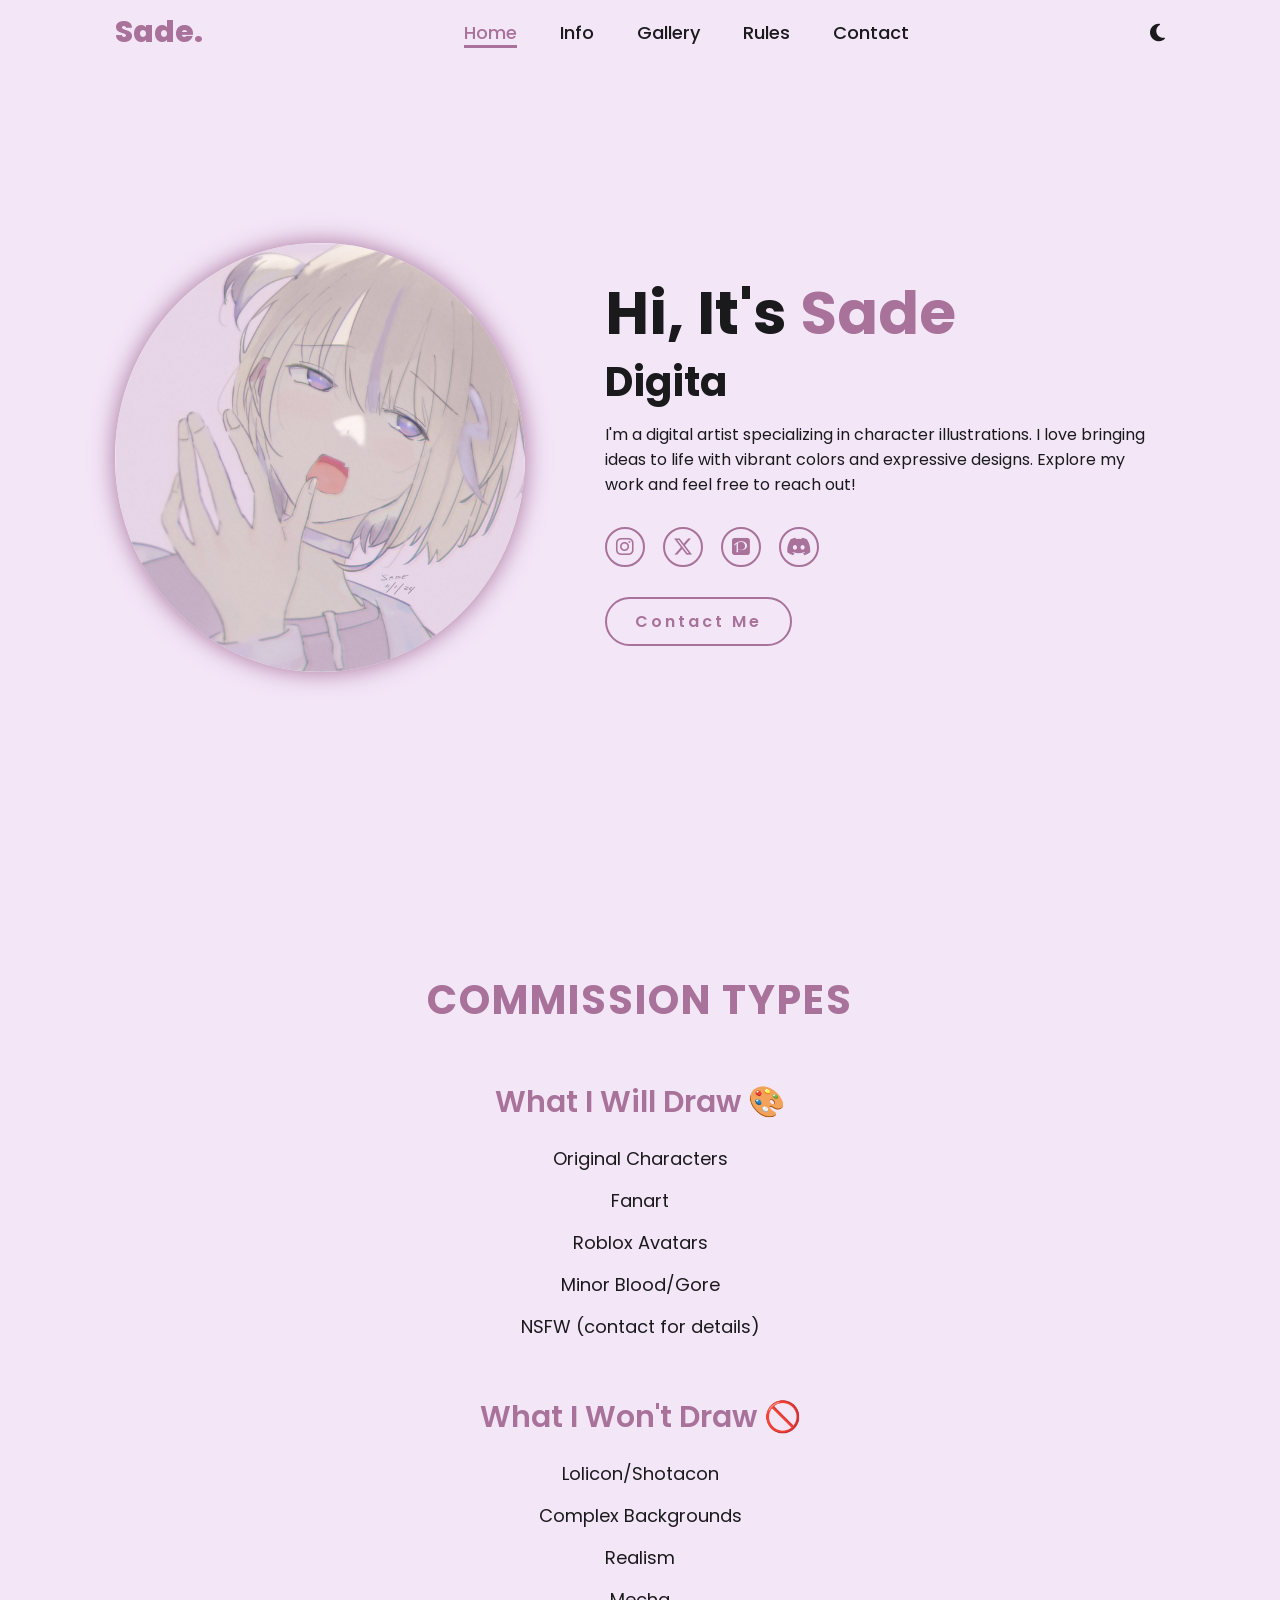
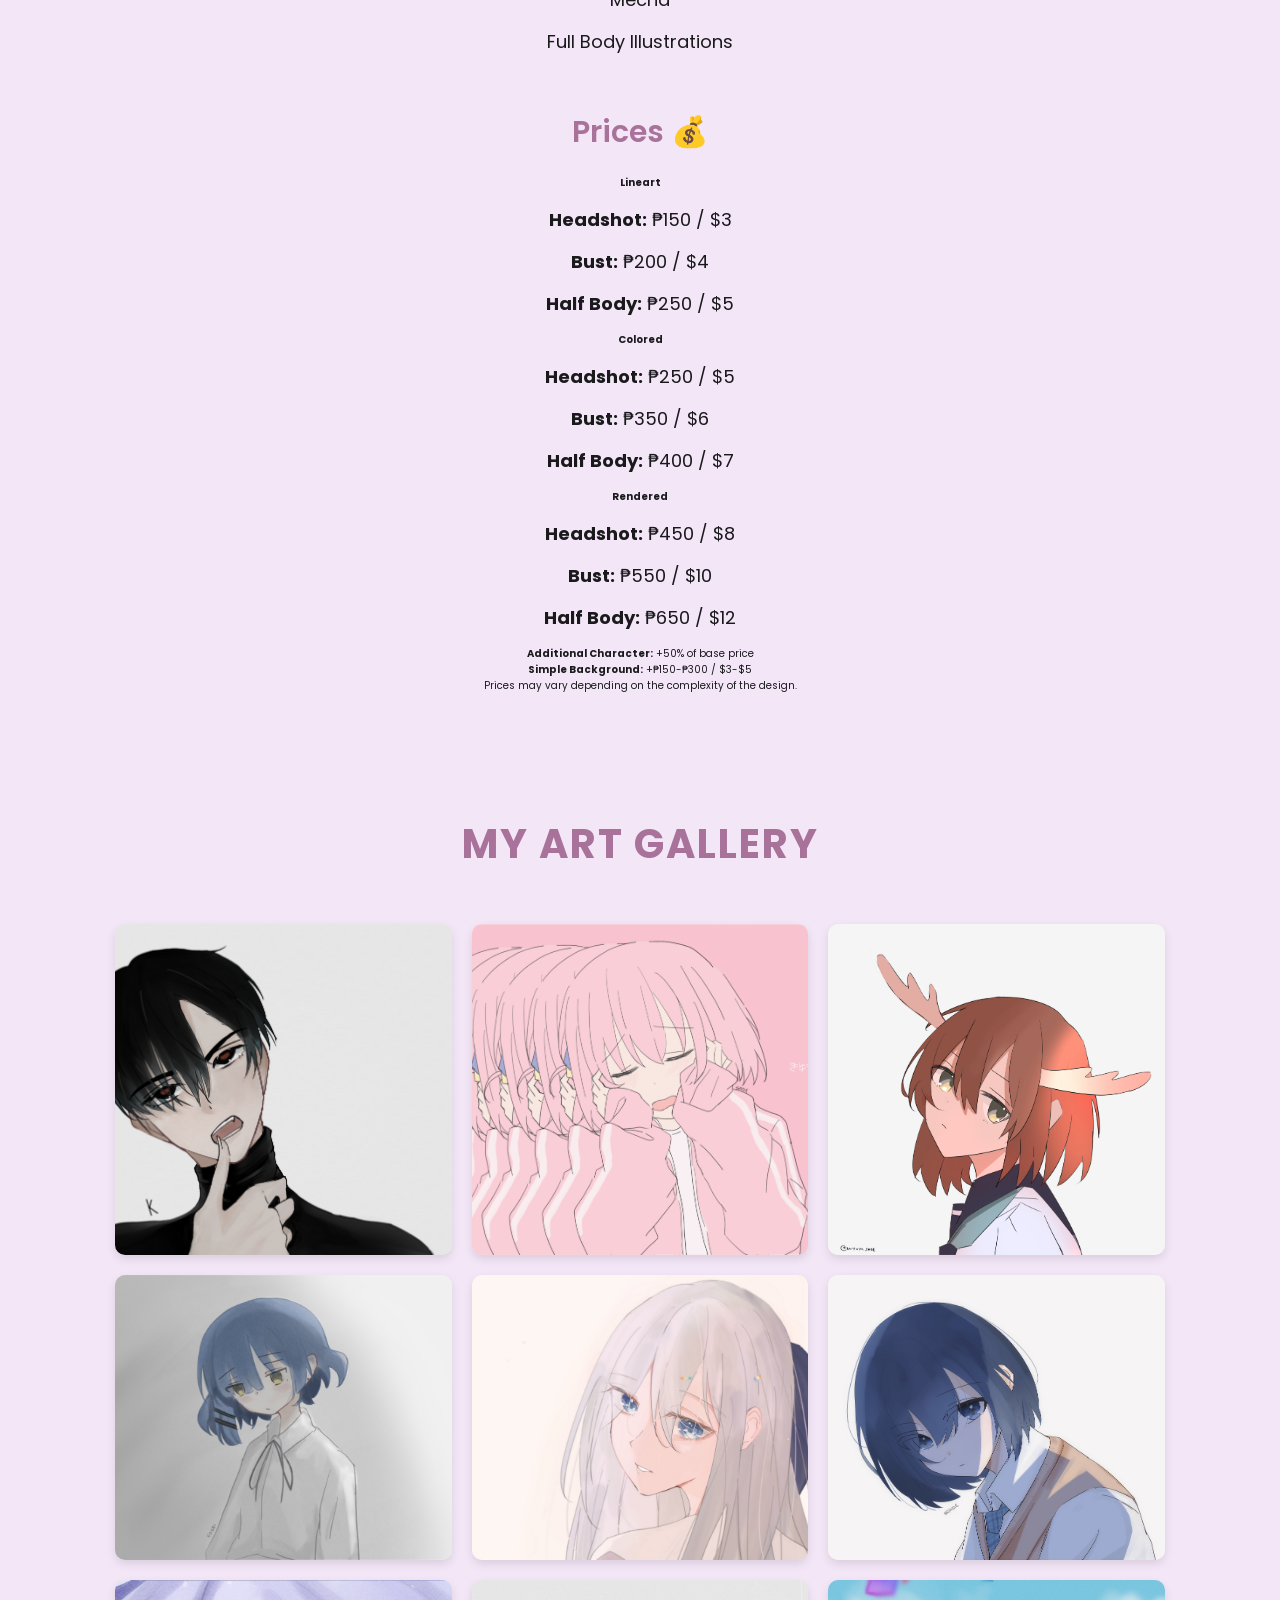
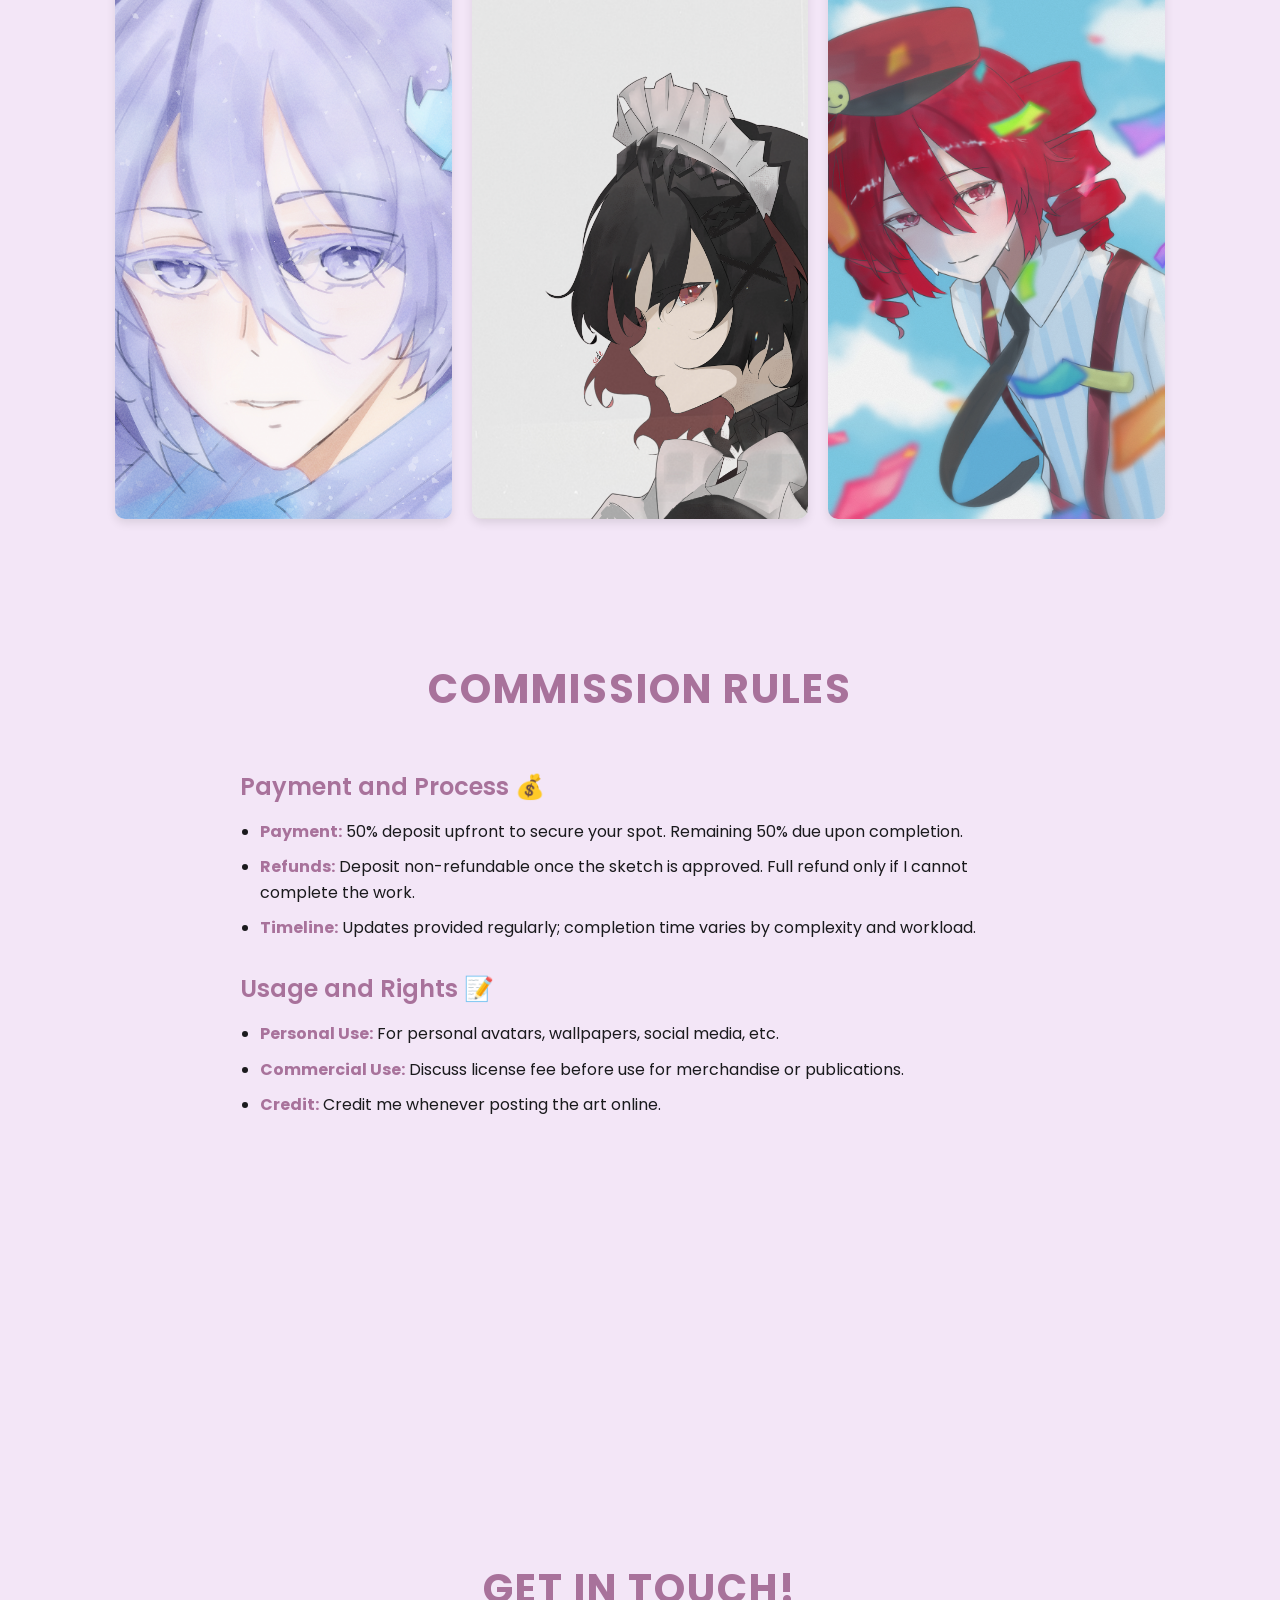
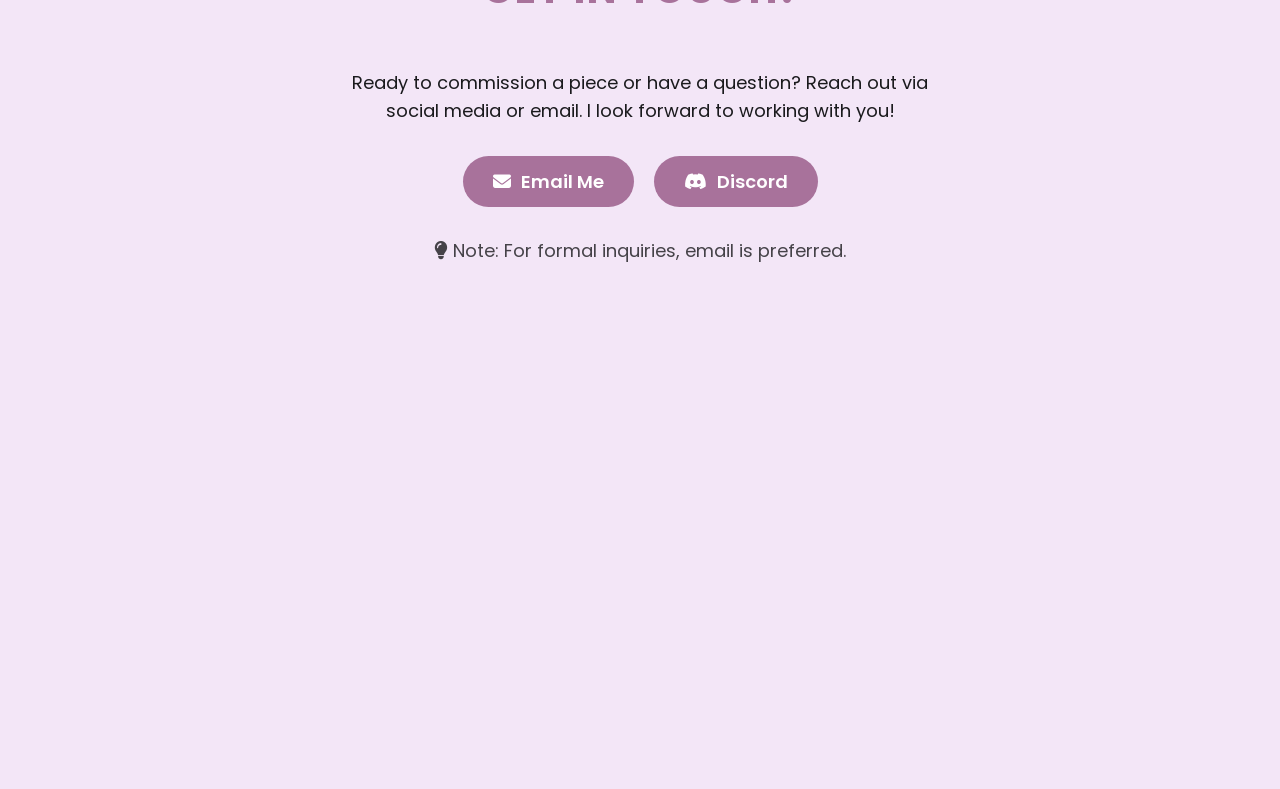
==== art portfolio/index.html @ fe7999a1 "Add files via upload" ====
<!DOCTYPE html>
<html lang="en">
<head>
    <meta charset="UTF-8">
    <meta name="viewport" content="width=device-width, initial-scale=1.0">
    <title>Art Portfolio | Sade</title>
    <link rel="stylesheet" href="style.css">
    <link rel="stylesheet" href="https://cdnjs.cloudflare.com/ajax/libs/font-awesome/6.5.1/css/all.min.css" crossorigin="anonymous" referrerpolicy="no-referrer" />
</head>
<body>
    <header>
        <a href="#home" class="logo">Sade.</a>
        <nav aria-label="Main Navigation">
            <a href="#home" class="active">Home</a>
            <a href="#info">Info</a>
            <a href="#gallery">Gallery</a>
            <a href="#rules">Rules</a>
            <a href="#contact">Contact</a>
        </nav>
        <button id="theme-toggle" aria-label="Toggle Dark Mode">
            <i class="fa-solid fa-moon"></i>
        </button>
    </header>

    <main>
        <section id="home" class="home">
            <div class="home-img">
                <img src="main.jpg" alt="Avatar illustration of Sade">
            </div>
            <div class="home-content">
                <h1>Hi, It's <span>Sade</span></h1>
                <h3 class="typing-text"></h3>
                <p>I'm a digital artist specializing in character illustrations. I love bringing ideas to life with vibrant colors and expressive designs. Explore my work and feel free to reach out!</p>
                <div class="social-icons">
                    <a href="https://www.instagram.com" target="_blank" aria-label="Instagram"><i class="fa-brands fa-instagram"></i></a>
                    <a href="https://x.com/sadeks_" target="_blank" aria-label="X / Twitter"><i class="fa-brands fa-x-twitter"></i></a>
                    <a href="https://www.pixiv.net/en/users/82297025" target="_blank" aria-label="Pixiv"><i class="fa-brands fa-pixiv"></i></a>
                    <a href="https://discord.com/users/749154783708971018" target="_blank" aria-label="Discord"><i class="fa-brands fa-discord"></i></a>
                </div>
                <a href="#contact" class="btn">Contact Me</a>
            </div>
        </section>

        <section id="info" class="info">
            <h2 class="heading">Commission Types</h2>
            <div class="info-content">
                <div class="will-draw">
                    <h3>What I Will Draw 🎨</h3>
                    <ul>
                        <li>Original Characters</li>
                        <li>Fanart</li>
                        <li>Roblox Avatars</li>
                        <li>Minor Blood/Gore</li>
                        <li>NSFW (contact for details)</li>
                    </ul>
                </div>
                <div class="wont-draw">
                    <h3>What I Won't Draw 🚫</h3>
                    <ul>
                        <li>Lolicon/Shotacon</li>
                        <li>Complex Backgrounds</li>
                        <li>Realism</li>
                        <li>Mecha</li>
                        <li>Full Body Illustrations</li>
                    </ul>
                </div>
                <div class="prices">
                    <h3>Prices 💰</h3>
                    <h4>Lineart</h4>
                    <ul>
                        <li><strong>Headshot:</strong> ₱150 / $3</li>
                        <li><strong>Bust:</strong> ₱200 / $4</li>
                        <li><strong>Half Body:</strong> ₱250 / $5</li>
                    </ul>
                    <h4>Colored</h4>
                    <ul>
                        <li><strong>Headshot:</strong> ₱250 / $5</li>
                        <li><strong>Bust:</strong> ₱350 / $6</li>
                        <li><strong>Half Body:</strong> ₱400 / $7</li>
                    </ul>
                    <h4>Rendered</h4>
                    <ul>
                        <li><strong>Headshot:</strong> ₱450 / $8</li>
                        <li><strong>Bust:</strong> ₱550 / $10</li>
                        <li><strong>Half Body:</strong> ₱650 / $12</li>
                    </ul>
                    <p><strong>Additional Character:</strong> +50% of base price</p>
                    <p><strong>Simple Background:</strong> +₱150-₱300 / $3-$5</p>
                    <p>Prices may vary depending on the complexity of the design.</p>
                </div>
            </div>
        </section>

        <section id="gallery" class="gallery">
            <h2 class="heading">My Art Gallery</h2>
            <div class="gallery-container">
                <div class="gallery-item"><img src="images/art1.jpg" alt="Artwork 1"></div>
                <div class="gallery-item"><img src="images/art2.jpg" alt="Artwork 2"></div>
                <div class="gallery-item"><img src="images/art3.jpg" alt="Artwork 3"></div>
                <div class="gallery-item"><img src="images/art4.jpg" alt="Artwork 4"></div>
                <div class="gallery-item"><img src="images/art5.jpg" alt="Artwork 5"></div>
                <div class="gallery-item"><img src="images/art6.jpg" alt="Artwork 6"></div>
                <div class="gallery-item"><img src="images/art7.jpg" alt="Artwork 7"></div>
                <div class="gallery-item"><img src="images/art8.jpg" alt="Artwork 8"></div>
                <div class="gallery-item"><img src="images/art9.jpg" alt="Artwork 9"></div>
            </div>
        </section>

        <!-- Image Zoom Modal -->
        <div id="imgModal" class="modal">
            <span class="close">&times;</span>
            <img class="modal-content" id="modalImg" alt="Zoomed artwork">
        </div>

        <section id="rules" class="rules">
            <h2 class="heading">Commission Rules</h2>
            <div class="rules-content">
                <h3>Payment and Process 💰</h3>
                <ul>
                    <li><strong>Payment:</strong> 50% deposit upfront to secure your spot. Remaining 50% due upon completion.</li>
                    <li><strong>Refunds:</strong> Deposit non-refundable once the sketch is approved. Full refund only if I cannot complete the work.</li>
                    <li><strong>Timeline:</strong> Updates provided regularly; completion time varies by complexity and workload.</li>
                </ul>
                <h3>Usage and Rights 📝</h3>
                <ul>
                    <li><strong>Personal Use:</strong> For personal avatars, wallpapers, social media, etc.</li>
                    <li><strong>Commercial Use:</strong> Discuss license fee before use for merchandise or publications.</li>
                    <li><strong>Credit:</strong> Credit me whenever posting the art online.</li>
                </ul>
            </div>
        </section>

        <section id="contact" class="contact">
            <h2 class="heading">Get in Touch!</h2>
            <div class="contact-content">
                <p>Ready to commission a piece or have a question? Reach out via social media or email. I look forward to working with you!</p>
                <div class="contact-methods">
                    <a href="mailto:aidesade43@gmail.com" class="contact-btn">
                        <i class="fa-solid fa-envelope"></i> Email Me
                    </a>
                    <a href="https://discord.com/users/749154783708971018" class="contact-btn" target="_blank">
                        <i class="fa-brands fa-discord"></i> Discord
                    </a>
                </div>
                <p class="email-note">
                    <i class="fa-solid fa-lightbulb"></i> Note: For formal inquiries, email is preferred.
                </p>
            </div>
        </section>
    </main>

    <script src="dark-mode.js"></script>
    <script src="slot.js"></script>

    <!-- Modal Script -->
    <script>
        const modal = document.getElementById("imgModal");
        const modalImg = document.getElementById("modalImg");
        const closeBtn = document.querySelector(".modal .close");

        document.querySelectorAll(".gallery-item img").forEach(img => {
            img.addEventListener("click", () => {
                modal.style.display = "block";
                modalImg.src = img.src;
            });
        });

        closeBtn.onclick = () => modal.style.display = "none";
        modal.onclick = (e) => { if (e.target === modal) modal.style.display = "none"; };
    </script>
</body>
</html>
---- art portfolio/style.css ----
@import url('https://fonts.googleapis.com/css2?family=Poppins:wght@100;200;300;400;500;600;700;800&display=swap');

* {
    margin: 0;
    padding: 0;
    box-sizing: border-box;
    text-decoration: none;
    border: none;
    outline: none;
    font-family: 'Poppins', sans-serif;
}

html {
    font-size: 62.5%;
    scroll-behavior: smooth;
}

/* Theme Variables */
:root {
    --bg-color: #f3e6f7;
    --text-color: #1a1a1d;
    --accent-color: #a8729b;
    --light-color: #ffffff;
}

body {
    width: 100%;
    overflow-x: hidden;
    background-color: var(--bg-color);
    color: var(--text-color);
    transition: all 0.3s ease;
}

/* Dark Mode Variables */
body.dark-mode {
    --bg-color: #1e1e1e;
    --text-color: #f1f1f1;
    --accent-color: #c78dd3;
    --light-color: #2a2a2a;
}

/* General Styles */
section {
    min-height: 100vh;
    padding: 7rem 9% 5rem;
    scroll-margin-top: 80px; /* Adjusts for fixed header */
}

.heading {
    text-align: center;
    font-size: 4rem;
    font-weight: 700;
    margin-bottom: 5rem;
    color: var(--accent-color);
    text-transform: uppercase;
    letter-spacing: 0.2rem;
}

/* Header & Navigation */
header {
    position: fixed;
    top: 0;
    left: 0;
    width: 100%;
    padding: 1rem 9%;
    background-color: transparent;
    display: flex;
    justify-content: space-between;
    align-items: center;
    z-index: 1000;
    transition: background-color 0.3s ease;
}

header.scrolled {
    background-color: rgba(255, 255, 255, 0.8);
    backdrop-filter: blur(10px);
    box-shadow: 0 0 10px rgba(0, 0, 0, 0.1);
}

body.dark-mode header.scrolled {
    background-color: rgba(30, 30, 30, 0.8);
}

.logo {
    font-size: 3rem;
    color: var(--accent-color);
    font-weight: 800;
    cursor: pointer;
    transition: 0.5s ease;
}

.logo:hover {
    transform: scale(1.1);
}

nav a {
    font-size: 1.8rem;
    color: var(--text-color);
    margin-left: 4rem;
    font-weight: 500;
    transition: 0.3s ease;
    border-bottom: 3px solid transparent;
}

nav a:hover,
nav a.active {
    color: var(--accent-color);
    border-bottom: 3px solid var(--accent-color);
}

/* Theme Toggle Button */
#theme-toggle {
    background: none;
    border: none;
    cursor: pointer;
    font-size: 2rem;
    margin-left: 20px;
    color: var(--text-color);
}

/* Home Section */
.home {
    display: flex;
    justify-content: center;
    align-items: center;
    gap: 8rem;
}

.home-content h1 {
    font-size: 6rem;
    font-weight: 700;
    line-height: 1.3;
    color: var(--text-color);
}

span {
    color: var(--accent-color);
}

.home-content h3 {
    font-size: 4rem;
    margin-bottom: 1rem;
    font-weight: 700;
    color: var(--text-color);
    min-height: 5rem; /* Prevents layout shift during typing */
}

.home-content p {
    font-size: 1.6rem;
    color: var(--text-color);
    max-width: 600px;
}

.home-img img {
    position: relative;
    width: 32vw;
    border-radius: 50%;
    box-shadow: 0 0 25px var(--accent-color);
    cursor: pointer;
    transition: 0.2s linear;
}

.home-img img:hover {
    transform: scale(1.05);
}

.social-icons a {
    display: inline-flex;
    justify-content: center;
    align-items: center;
    width: 4rem;
    height: 4rem;
    background-color: transparent;
    border: 0.2rem solid var(--accent-color);
    font-size: 2rem;
    border-radius: 50%;
    margin: 3rem 1.5rem 3rem 0;
    transition: 0.3s ease;
    color: var(--accent-color);
}

.social-icons a:hover {
    color: var(--bg-color);
    transform: scale(1.3) translateY(-5px);
    background-color: var(--accent-color);
    box-shadow: 0 0 25px var(--accent-color);
}

.btn {
    display: inline-block;
    padding: 1rem 2.8rem;
    background-color: var(--bg-color);
    border-radius: 4rem;
    font-size: 1.6rem;
    color: var(--accent-color);
    letter-spacing: 0.3rem;
    font-weight: 600;
    border: 2px solid var(--accent-color);
    transition: 0.3s ease;
    cursor: pointer;
}

.btn:hover {
    transform: scale(1.03);
    background-color: var(--accent-color);
    color: var(--bg-color);
    box-shadow: 0 0 25px var(--accent-color);
}

/* Info Section */
.info {
    text-align: center;
}

.info-content {
    display: flex;
    flex-direction: column;
    align-items: center;
    gap: 4rem;
}

.will-draw, .wont-draw {
    width: 100%;
    max-width: 600px;
}

.info h3 {
    font-size: 3rem;
    font-weight: 600;
    margin-bottom: 2rem;
    color: var(--accent-color);
}

.info ul {
    list-style: none;
    padding: 0;
}

.info li {
    font-size: 1.8rem;
    margin: 1.5rem 0;
    color: var(--text-color);
}

/* Gallery Section */
.gallery {
    text-align: center;
}

.gallery .heading {
    margin-bottom: 3rem;
}

.gallery-container {
    display: grid;
    grid-template-columns: repeat(auto-fit, minmax(250px, 1fr));
    gap: 20px;
    padding: 20px 0;
}

.gallery-item {
    border-radius: 10px;
    overflow: hidden;
    box-shadow: 0 4px 10px rgba(0, 0, 0, 0.1);
    transition: transform 0.3s ease, box-shadow 0.3s ease;
}

.gallery-item:hover {
    transform: translateY(-5px) scale(1.02);
    box-shadow: 0 8px 15px rgba(0, 0, 0, 0.2);
}

.gallery-item img {
    width: 100%;
    height: 100%;
    object-fit: cover;
    display: block;
}

/* Rules Section */
.rules {
    text-align: center;
}

.rules .rules-content {
    max-width: 800px;
    margin: 0 auto;
    text-align: left;
}

.rules h3 {
    font-size: 2.4rem;
    color: var(--accent-color);
    margin-top: 3rem;
    margin-bottom: 1.5rem;
    font-weight: 600;
}

.rules ul {
    list-style: disc;
    padding-left: 2rem;
}

.rules li {
    font-size: 1.6rem;
    line-height: 1.6;
    margin-bottom: 1rem;
    color: var(--text-color);
}

.rules li strong {
    color: var(--accent-color);
}

/* Contact Section */
.contact {
    text-align: center;
}

.contact-content {
    max-width: 600px;
    margin: 0 auto;
}

.contact p {
    font-size: 1.8rem;
    margin-bottom: 3rem;
    line-height: 1.6;
}

.contact-methods {
    display: flex;
    justify-content: center;
    gap: 2rem;
    flex-wrap: wrap;
}

.contact-btn {
    display: inline-flex;
    align-items: center;
    padding: 1.2rem 3rem;
    background-color: var(--accent-color);
    color: var(--light-color);
    border-radius: 4rem;
    font-size: 1.8rem;
    font-weight: 600;
    transition: 0.3s ease;
}

.contact-btn i {
    margin-right: 1rem;
}

.contact-btn:hover {
    transform: scale(1.05);
    box-shadow: 0 0 20px var(--accent-color);
}

.email-note {
    font-size: 1.4rem;
    color: var(--text-color);
    margin-top: 3rem;
    opacity: 0.8;
}

/* Responsive Styles */
@media (max-width: 1024px) {
    html {
        font-size: 55%;
    }

    .home {
        flex-direction: column-reverse;
        gap: 4rem;
    }

    .home-img img {
        width: 50vw;
    }
}

@media (max-width: 768px) {
    header {
        flex-direction: column;
        align-items: center;
        padding-top: 2rem;
        padding-bottom: 2rem;
    }

    nav {
        margin-top: 2rem;
        display: flex;
        flex-direction: column;
        gap: 1.5rem;
    }

    nav a {
        margin: 0;
        font-size: 1.6rem;
    }

    .theme-toggle {
        margin-top: 1.5rem;
    }

    .home {
        text-align: center;
        gap: 3rem;
    }

    .home-img img {
        width: 60vw;
    }

    .social-icons {
        justify-content: center;
    }

    .heading {
        font-size: 3rem;
    }
}

@media (max-width: 480px) {
    html {
        font-size: 50%;
    }

    .home-img img {
        width: 75vw;
    }

    .home-content h1 {
        font-size: 4rem;
    }

    .home-content h3 {
        font-size: 3rem;
    }
}

/* Image Zoom Modal */
.modal {
  display: none; 
  position: fixed; 
  z-index: 9999; 
  padding-top: 60px; 
  left: 0;
  top: 0;
  width: 100%; 
  height: 100%; 
  overflow: auto; 
  background-color: rgba(0,0,0,0.9);
}

.modal-content {
  margin: auto;
  display: block;
  max-width: 80%;
  border-radius: 10px;
  animation: zoom 0.3s ease-in-out;
}

@keyframes zoom {
  from {transform: scale(0.7);}
  to {transform: scale(1);}
}

/* Close button */
.close {
  position: absolute;
  top: 20px;
  right: 40px;
  color: #fff;
  font-size: 40px;
  font-weight: bold;
  cursor: pointer;
}
.close:hover {
  color: #ccc;
}
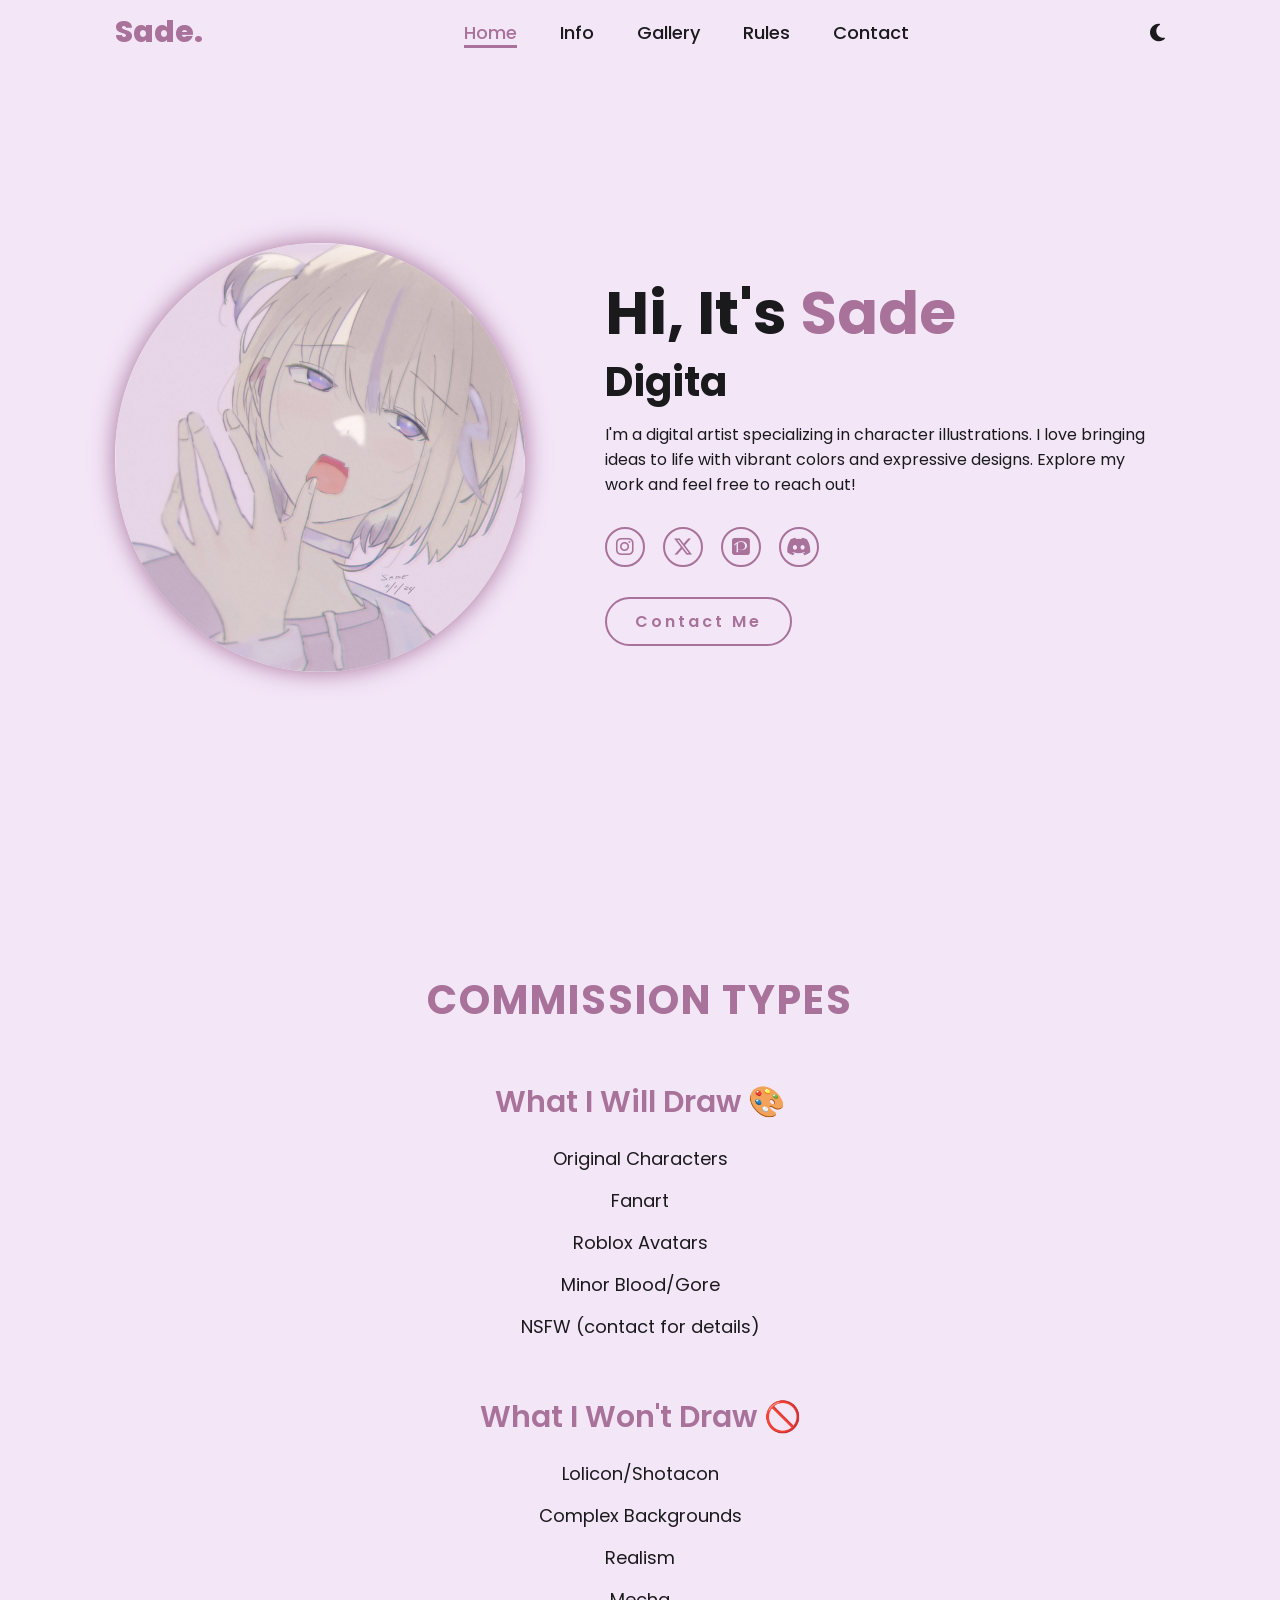
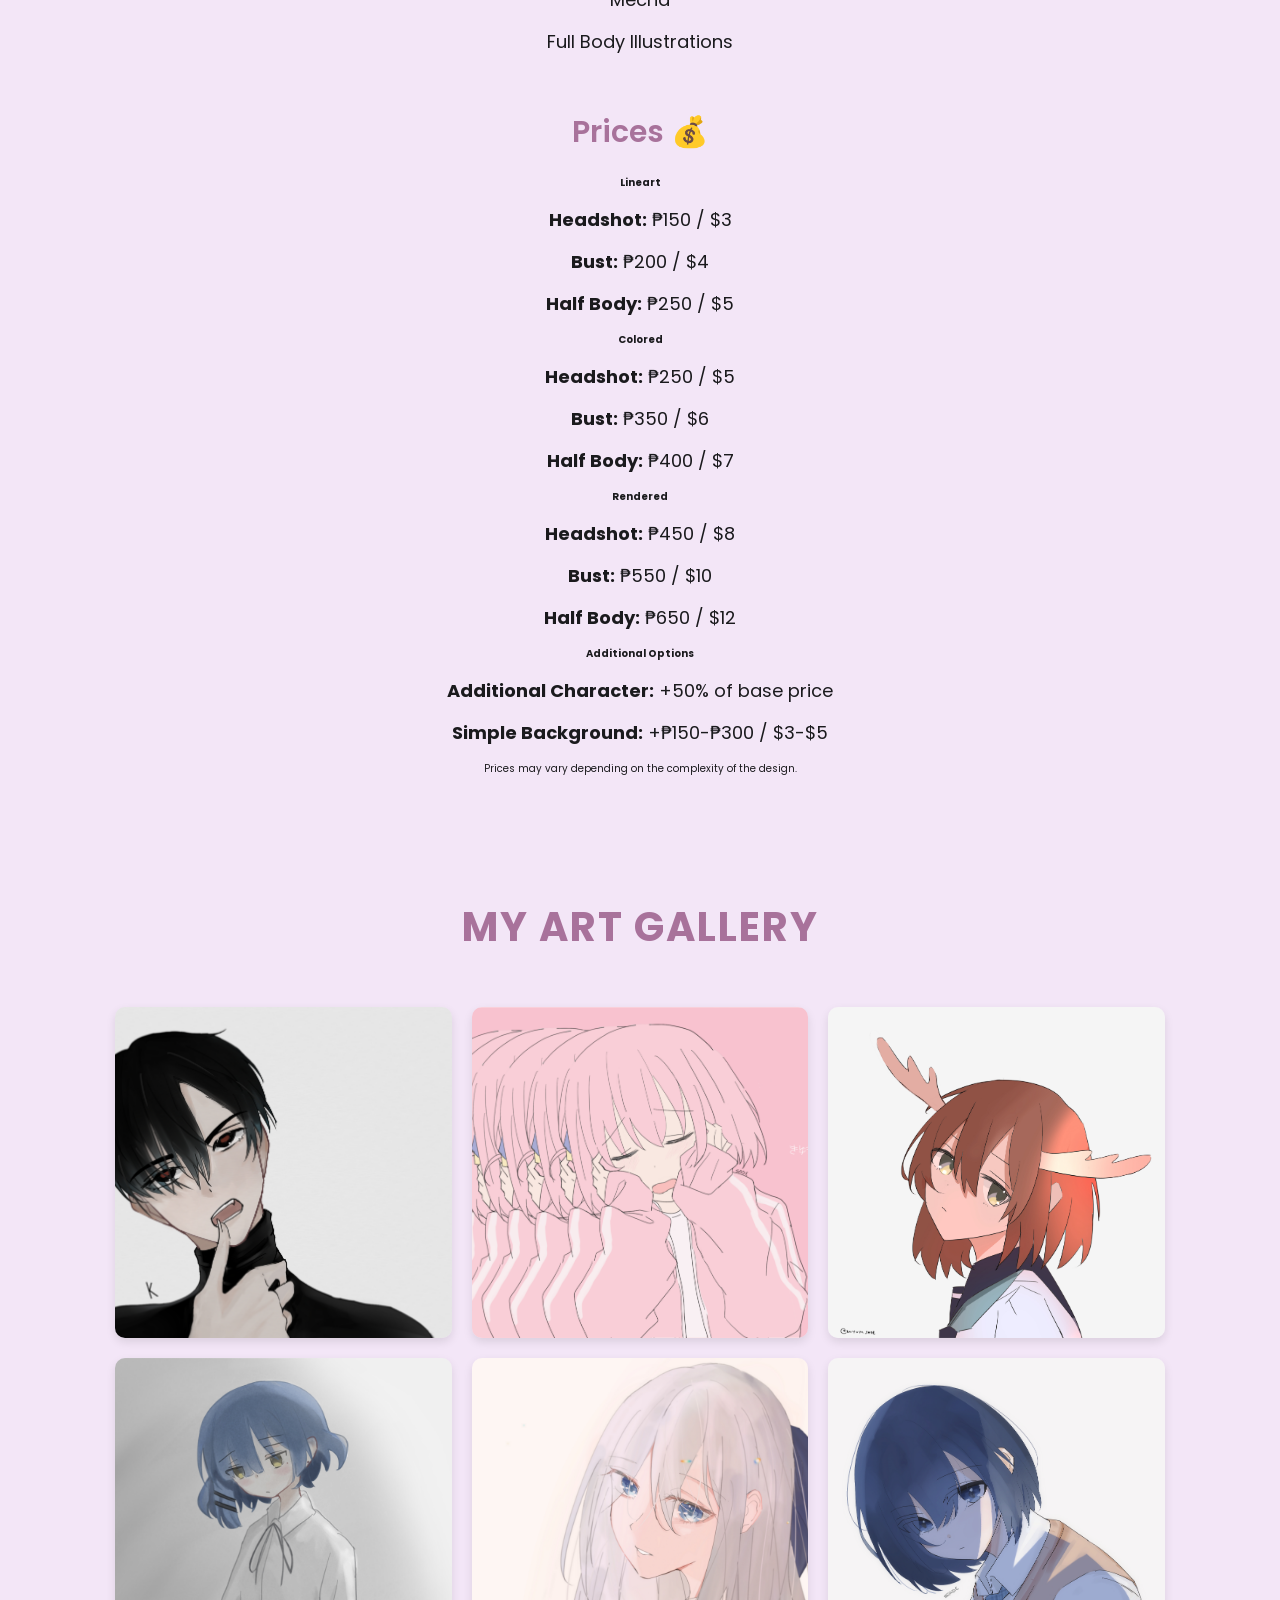
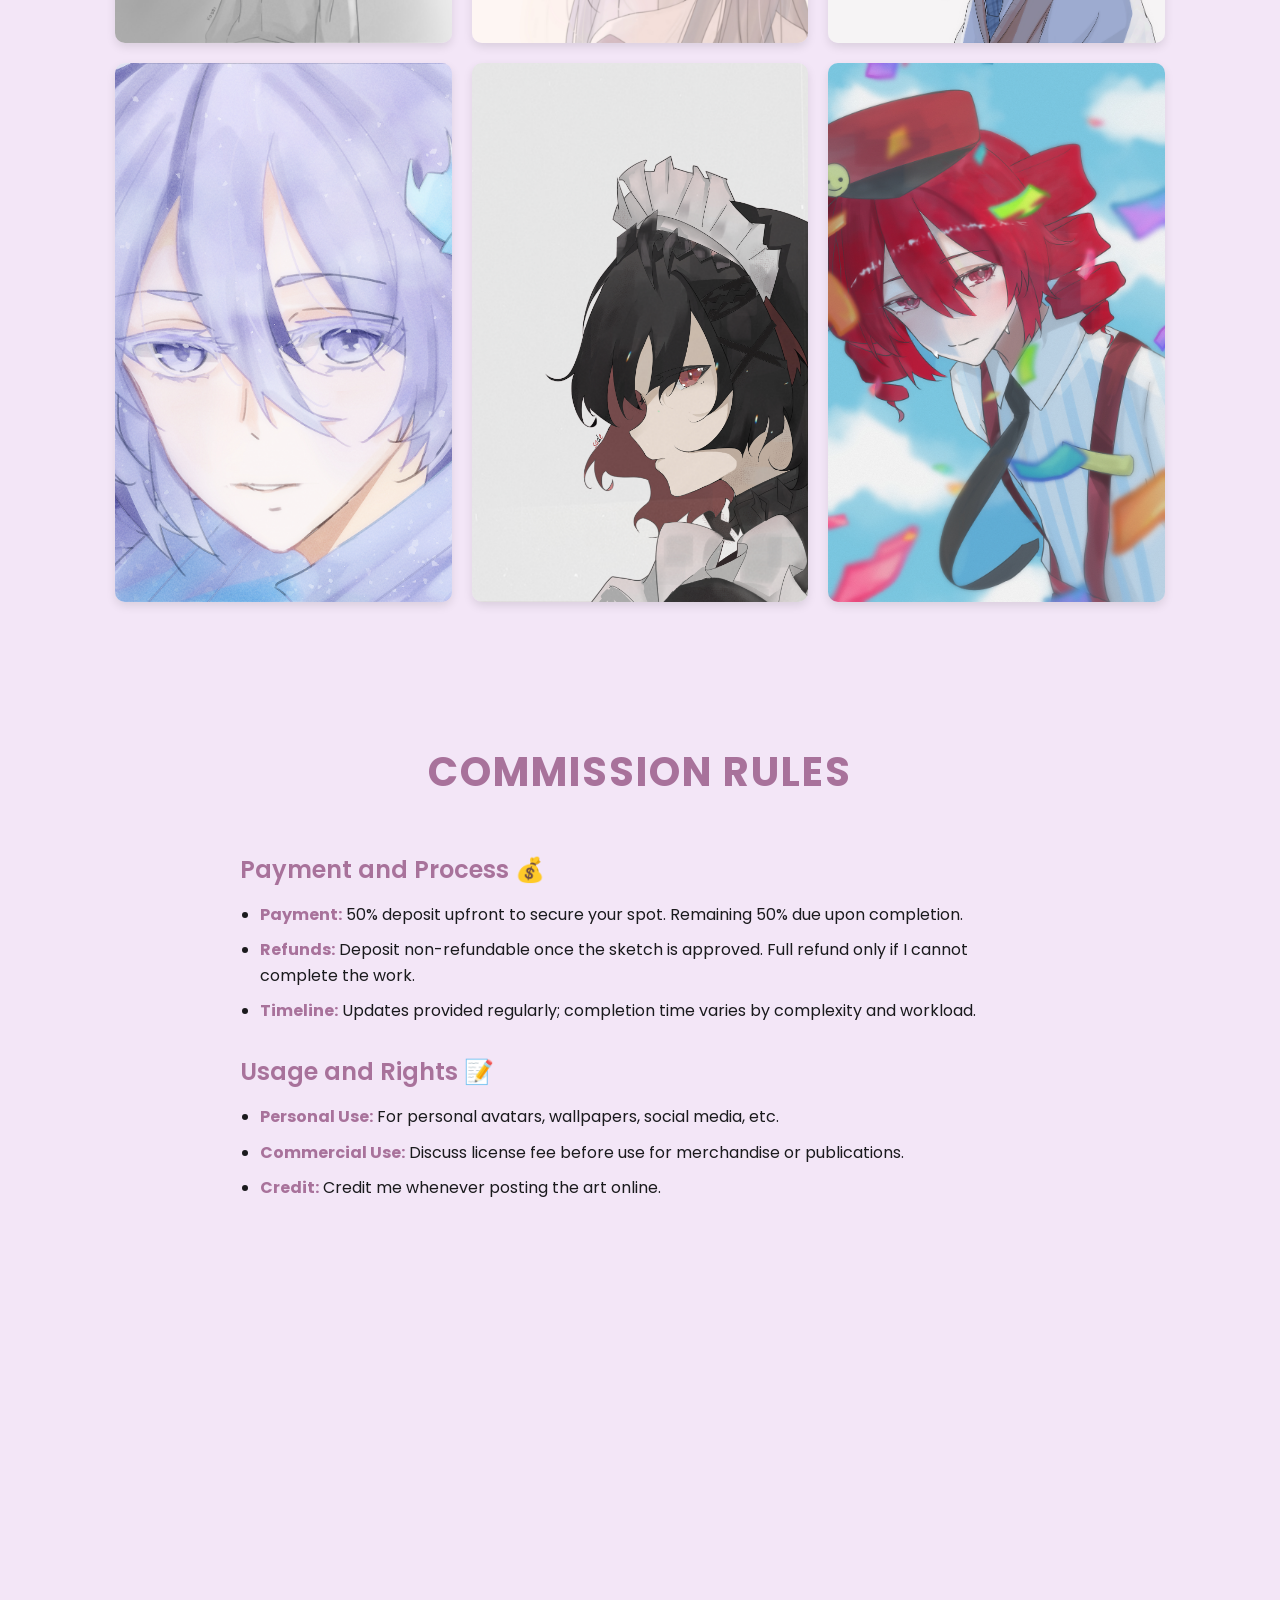
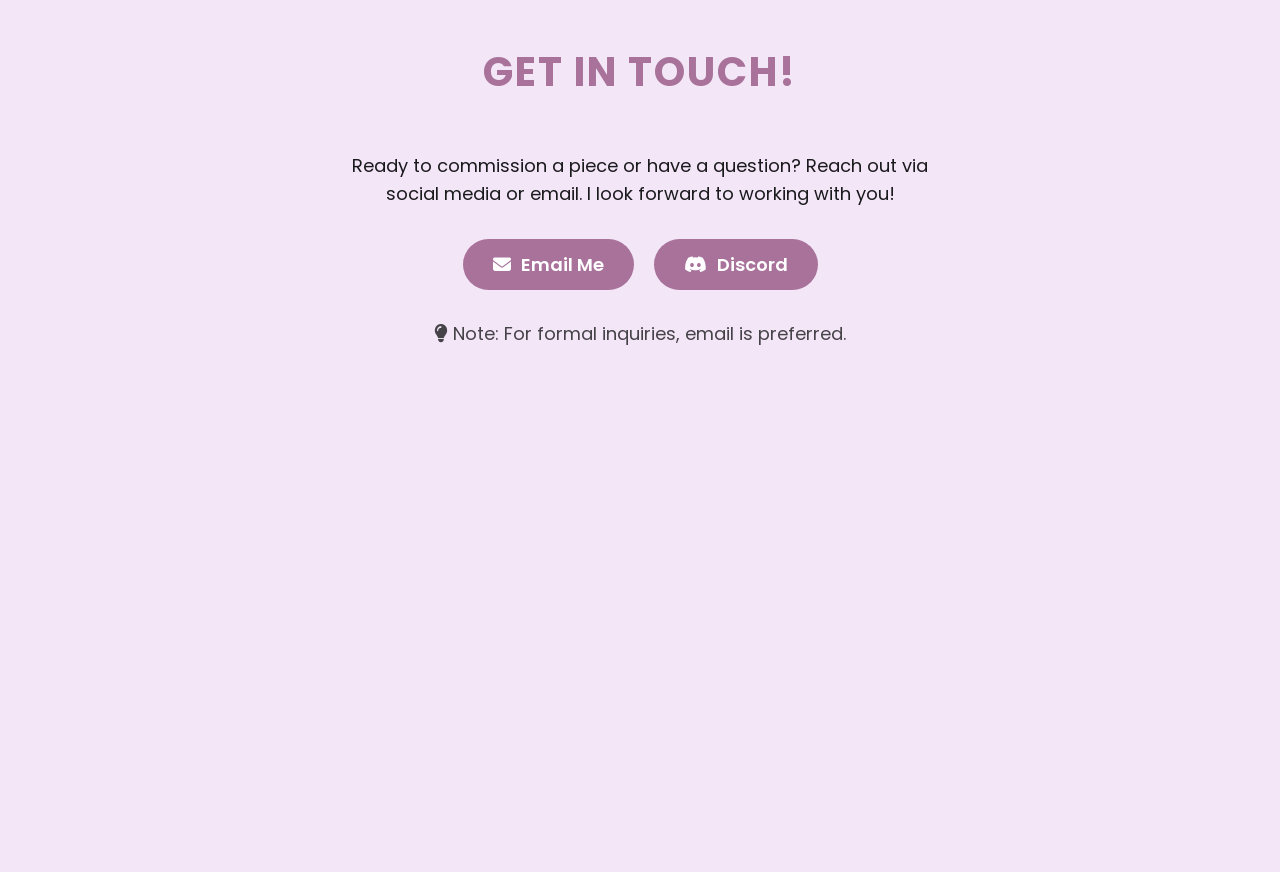
==== commit 0452a433: "Update index.html" ====
--- a/art portfolio/index.html
+++ b/art portfolio/index.html
@@ -84,8 +84,11 @@
                         <li><strong>Bust:</strong> ₱550 / $10</li>
                         <li><strong>Half Body:</strong> ₱650 / $12</li>
                     </ul>
-                    <p><strong>Additional Character:</strong> +50% of base price</p>
-                    <p><strong>Simple Background:</strong> +₱150-₱300 / $3-$5</p>
+                    <h4>Additional Options</h4>
+                    <ul>
+                        <li><strong>Additional Character:</strong> +50% of base price</li>
+                        <li><strong>Simple Background:</strong> +₱150-₱300 / $3-$5</li>
+                    </ul>
                     <p>Prices may vary depending on the complexity of the design.</p>
                 </div>
             </div>
@@ -135,7 +138,7 @@
             <div class="contact-content">
                 <p>Ready to commission a piece or have a question? Reach out via social media or email. I look forward to working with you!</p>
                 <div class="contact-methods">
-                    <a href="mailto:aidesade43@gmail.com" class="contact-btn">
+                    <a href="https://mail.google.com/mail/?view=cm&fs=1&to=aidesade43@gmail.com&su=Commission%20Inquiry&body=Hi%20Sade,%0A%0AI%20would%20like%20to%20inquire%20about%20a%20commission.%0A%0AThanks!" target="_blank" class="contact-btn">
                         <i class="fa-solid fa-envelope"></i> Email Me
                     </a>
                     <a href="https://discord.com/users/749154783708971018" class="contact-btn" target="_blank">
